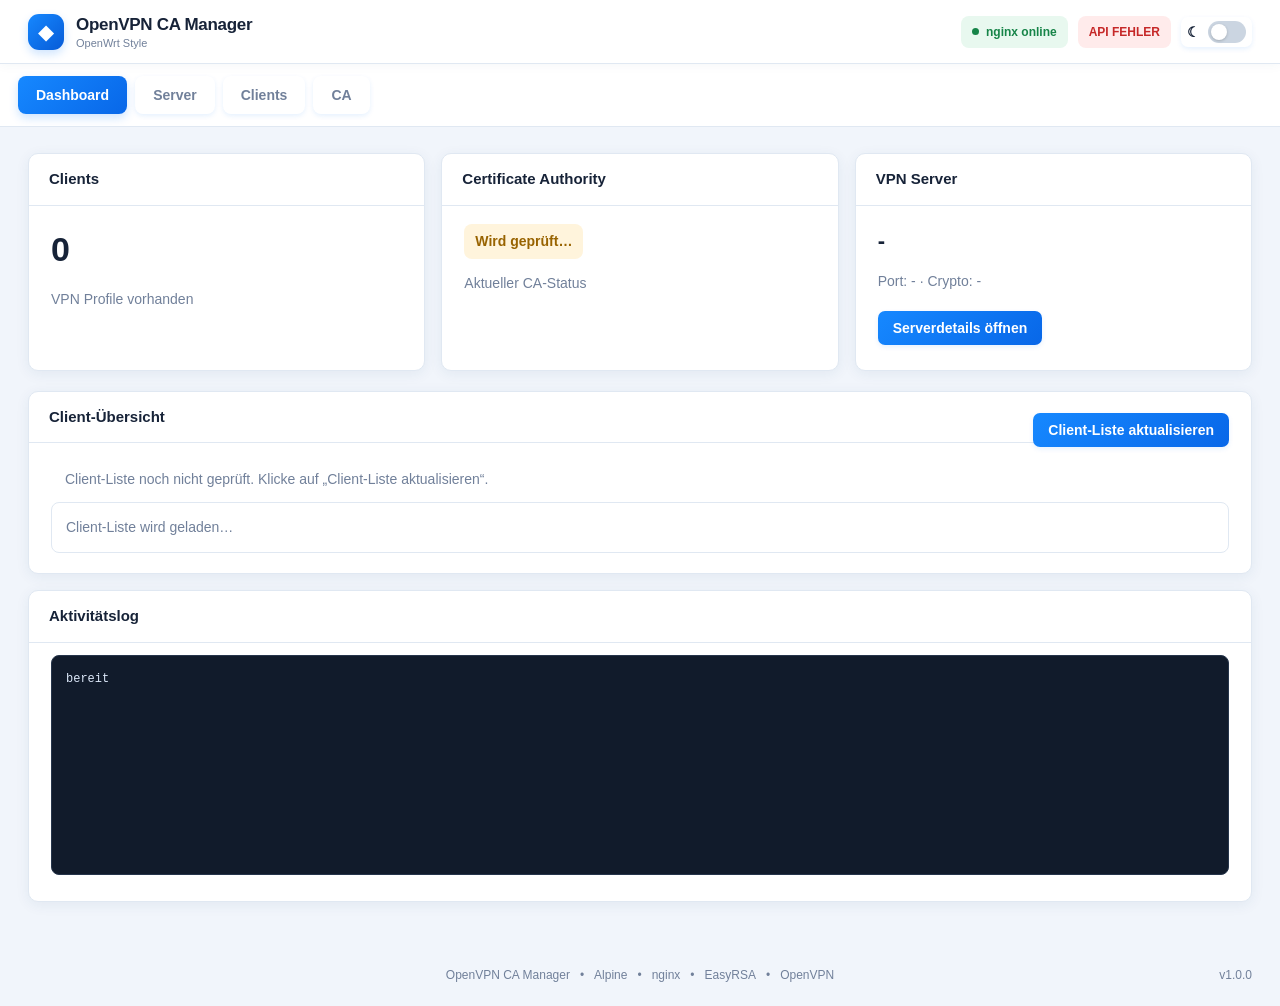
==== web_ca/www/index.html @ 3bd2082d "PNF Alpha Release" ====
<!doctype html>
<html lang="de">
<head>
  <meta charset="utf-8">
  <meta name="viewport" content="width=device-width, initial-scale=1">
  <title>OpenVPN CA Manager</title>
  <link rel="stylesheet" href="style.css">
</head>
<body>
<header class="topbar">
  <div class="brand"><span class="brand-mark">◆</span><div><h1>OpenVPN CA Manager</h1><small>OpenWrt Style</small></div></div>
  <div class="header-status">
    <span class="badge ok"><i class="status-dot"></i> nginx online</span>
    <span id="ca-status" class="badge warn"><i class="status-dot"></i> CA lade...</span>
    <button id="theme-toggle" class="theme-toggle" type="button" aria-label="Dark Mode umschalten" title="Dark Mode umschalten"><span id="theme-icon">☾</span><span class="toggle-track"><span class="toggle-knob"></span></span></button>
  </div>
</header>
<nav class="tabs" aria-label="Hauptnavigation"><div class="nav-brand">OPENVPN</div>
  <button class="tab active" data-page="dashboard-page" onclick="showPage('dashboard-page', this)">Dashboard</button>
  <button class="tab" data-page="server-page" onclick="showPage('server-page', this)">Server</button>
  <button class="tab" data-page="clients-page" onclick="showPage('clients-page', this)">Clients</button>
  <button class="tab" data-page="ca-page" onclick="showPage('ca-page', this)">CA</button>
</nav>
<main>
  <section id="dashboard-page" class="page active">
    <div class="summary-grid">
      <div class="card summary-card"><h2>Clients</h2><div id="dashboard-client-count" class="big">0</div><p>VPN Profile vorhanden</p></div>
      <div class="card summary-card"><h2>Certificate Authority</h2><div id="dashboard-ca-status" class="status warn">Wird geprüft…</div><p>Aktueller CA-Status</p></div>
      <div class="card summary-card"><h2>VPN Server</h2><div id="dashboard-server-host" class="summary-value">-</div><p id="dashboard-server-detail">Port: - · Crypto: -</p><button onclick="showPage('server-page')">Serverdetails öffnen</button></div>
    </div>
    <div class="card">
      <div class="card-heading"><h2>Client-Übersicht</h2><button id="refresh-clients-btn" onclick="pullClientList()">Client-Liste aktualisieren</button></div>
      <p id="client-list-summary" class="muted">Client-Liste noch nicht geprüft. Klicke auf „Client-Liste aktualisieren“.</p><div id="dashboard-client-list" class="client-list" role="list"><p class="muted">Client-Liste wird geladen…</p></div>
    </div>
  </section>

  <section id="server-page" class="page" hidden>
    <div class="card"><h2>Server</h2><table>
      <tr><td>Host</td><td id="server-host">-</td></tr>
      <tr><td>Port</td><td id="server-port">-</td></tr>
      <tr><td>Crypto</td><td id="server-crypto">-</td></tr>
    </table><button onclick="exportServer()">Server exportieren</button>
    </div>
  </section>

  <section id="clients-page" class="page" hidden>
    <div class="card"><h2>Clients verwalten</h2>
      <div class="client-toolbar"><div><div id="client-count" class="big">0</div><p>VPN Profile vorhanden</p></div>
      <div class="client-actions"><input id="client-name" placeholder="Client Name" aria-label="Client Name">
        <button onclick="newClient()">Client erstellen</button><button onclick="downloadClient('tcp')">TCP OVPN</button><button onclick="downloadClient('udp')">UDP OVPN</button><button onclick="downloadClient('connect')">Connect OVPN</button><button onclick="clientInfo()">Check Client</button>
        <button class="danger" onclick="revokeClient()">Revoke Client</button><button class="danger" onclick="recreateClient()">Force Recreate</button>
      </div></div>
      <h3>Client-Liste</h3><button onclick="pullClientList()">Client-Liste aktualisieren</button><div id="clients-page-list" class="client-list" role="list"><p class="muted">Client-Liste wird geladen…</p></div>
    </div>
  </section>

  <section id="ca-page" class="page" hidden>
    <div class="card"><h2>Certificate Authority</h2><p>Certificate Authority Status: <strong id="ca-page-status">Wird geprüft…</strong></p>
      <button onclick="showCASetup()">CA erstellen</button>
      <div id="setup" class="cbi-subsection" style="display:none"><h3>Neue CA</h3>
        <div class="formgrid">
          <input id="cn" placeholder="CA Name" value="HomeVPN-CA">
          <input id="org" placeholder="Organisation" value="HomeVPN">
          <input id="ou" placeholder="OU" value="VPN">
          <input id="email" placeholder="Email" value="admin@local">
          <input id="country" placeholder="Land" value="DE">
          <input id="province" placeholder="Bundesland" value="BW">
          <input id="city" placeholder="Stadt" value="Home">
          <input id="host" placeholder="VPN Host">
          <input id="port" placeholder="Port" value="1194">
          <select id="algo"><option value="ec">EC</option><option value="rsa">RSA</option></select>
          <select id="digest"><option value="sha512">SHA512</option><option value="sha256">SHA256</option></select>
          <input id="dh" placeholder="DH" value="2048">
        </div><button onclick="createCA()">Erstellen</button>
      </div>
    </div>

    <div class="card"><h2>CA-Aktionen</h2><button onclick="backupCA()">Backup CA</button></div>
    <div class="card danger-zone"><h2>Danger Zone</h2><p>Komplette Certificate Authority entfernen.</p>
      <label class="confirm"><input type="checkbox" id="destroy-confirm"> Ich weiß was ich tue</label><br>
      <button class="danger" onclick="destroyCA()">CA zerstören</button>
    </div>
  </section>

  <!-- Gemeinsames Aktivitätslog: am unteren Rand jeder Registerkarte sichtbar -->
  <div class="card activity-log-card"><h2>Aktivitätslog</h2><pre id="logbox">bereit</pre></div>
</main>
<footer>OpenVPN CA Manager <span>•</span> Alpine <span>•</span> nginx <span>•</span> EasyRSA <span>•</span> OpenVPN <span class="version">v1.0.0</span></footer>
<script src="app.js"></script>
</body>
</html>
---- web_ca/www/style.css ----
:root {
    --primary: #0069d9;
    --danger: #d9534f;

    --bg: #f5f5f5;
    --surface: #ffffff;
    --border: #dddddd;

    --text: #222;
    --muted: #777;

    --radius: 3px;
}


* {
    box-sizing: border-box;
}


body {
    margin: 0;

    background: var(--bg);

    color: var(--text);

    font-family:
        -apple-system,
        BlinkMacSystemFont,
        "Segoe UI",
        Roboto,
        Helvetica,
        Arial,
        sans-serif;

    font-size: 14px;
}



/* LuCI header */

header {

    height: 56px;

    display: flex;
    align-items: center;
    justify-content: space-between;

    padding: 0 28px;

    background: #ffffff;

    border-bottom:
        1px solid var(--border);
}


h1 {

    margin: 0;

    font-size: 20px;

    font-weight: 400;

}



.badge {

    background: #e8f5e9;

    color: #2e7d32;

    padding: 4px 12px;

    border-radius: 3px;

    font-size: 13px;

}




/* Layout */

main {

    padding: 25px;

}


.grid {

    display: block;

}



/* LuCI sections */

.card {

    background: var(--surface);

    border:
        1px solid var(--border);

    border-radius:
        var(--radius);

    padding: 18px 22px;

    margin-bottom: 20px;


    box-shadow:
        0 1px 2px rgba(0,0,0,.05);

}



.card h2 {

    margin:
        -18px -22px 18px -22px;

    padding:
        12px 18px;

    background:
        #f7f7f7;

    border-bottom:
        1px solid var(--border);

    font-size: 16px;

    font-weight: 400;

}




/* Status */


.status {

    padding: 8px 12px;

    display:inline-block;

    border-radius:3px;

    font-weight:600;

}


.warn {

    background:#fff3cd;

    color:#856404;

}



.big {

    font-size: 42px;

    font-weight:300;

}



/* LuCI buttons */

button {

    width:auto;

    min-width:140px;

    margin:
        6px 6px 6px 0;

    padding:
        7px 14px;


    background:
        var(--primary);

    color:white;


    border:0;

    border-radius:
        var(--radius);


    font-size:14px;

    cursor:pointer;


}



button:hover {

    background:#0056b3;

}



button.danger {

    background:
        var(--danger);

}



button.danger:hover {

    background:#c9302c;

}



/* tables */

table {

    width:100%;

    border-collapse:
        collapse;

}



td {

    padding:
        10px 6px;

    border-bottom:
        1px solid #eee;

}



td:first-child {

    color:
        var(--muted);

    width:180px;

}



td:last-child {

    text-align:left;

}




/* forms */

input,
select {

    padding:
        7px 10px;

    border:
        1px solid #ccc;


    border-radius:
        var(--radius);

    background:white;

}



input:focus,
select:focus {

    outline:none;

    border-color:
        var(--primary);

}




.formgrid {

    display:grid;

    grid-template-columns:
        repeat(
            auto-fit,
            minmax(260px,1fr)
        );

    gap:12px;

}



/* logs */

pre {

    background:#202124;

    color:#ddd;

    padding:14px;


    height:260px;

    max-width:100%;


    overflow-y:auto;

    overflow-x:hidden;


    white-space:pre-wrap;

    overflow-wrap:anywhere;

    word-break:break-all;


    border-radius:3px;


    font-family:
        Consolas,
        monospace;


    font-size:13px;

    line-height:1.4;

}


/* danger */

.danger-zone {

    border-color:
        #f1b0b7;

}



footer {

    padding:20px;

    color:#777;

    text-align:center;

}

.cbi-subsection {

    margin-top:20px;

    padding:20px;

    background:#fafafa;

    border:
        1px solid #ddd;

    border-radius:3px;

}



.cbi-subsection h3 {

    margin-top:0;

    margin-bottom:15px;

    padding-bottom:10px;

    border-bottom:
        1px solid #ddd;


    font-size:15px;

    font-weight:400;

}

.header-status {

    display:flex;

    gap:10px;

    align-items:center;

}


.badge {

    padding:
        5px 12px;

    border-radius:
        3px;

    font-size:
        13px;

}



.badge.ok {

    background:#e8f5e9;

    color:#2e7d32;

}



.badge.warn {

    background:#fff3cd;

    color:#856404;

}



.badge.error {

    background:#fdecea;

    color:#b71c1c;

}


/* Navigation and separate dashboard pages */
.tabs{display:flex;gap:0;padding:0 25px;background:#fff;border-bottom:1px solid var(--border);overflow-x:auto}
.tab{min-width:0;margin:0;padding:14px 20px;background:transparent;color:var(--text);border-radius:0;border-bottom:3px solid transparent;white-space:nowrap}
.tab:hover{background:#f7f7f7;color:var(--primary)}
.tab.active{color:var(--primary);border-bottom-color:var(--primary);font-weight:600}
.page[hidden]{display:none!important}.page{display:block}.summary-grid{display:grid;grid-template-columns:repeat(auto-fit,minmax(220px,1fr));gap:18px;margin-bottom:20px}.summary-grid .card{margin-bottom:0}.summary-card p{color:var(--muted)}
.summary-value{font-size:22px;overflow-wrap:anywhere}.card-heading{display:flex;align-items:center;justify-content:space-between;gap:12px}.card-heading h2{flex:1}.card-heading button{margin:0 0 12px}.client-list{max-height:300px;overflow:auto;border:1px solid #eee;border-radius:3px}.client-row{display:flex;justify-content:space-between;align-items:center;gap:12px;padding:11px 14px;border-bottom:1px solid #eee;overflow-wrap:anywhere}.client-row:last-child{border-bottom:0}.client-row:nth-child(even){background:#fafafa}.muted{padding:0 14px;color:var(--muted)}.client-toolbar{display:flex;align-items:flex-start;justify-content:space-between;gap:24px;flex-wrap:wrap}.client-actions{display:flex;align-items:center;gap:8px;flex-wrap:wrap;flex:1}.client-actions input{min-width:190px}.client-actions button{margin:0}.status.ok{background:#e8f5e9;color:#2e7d32}.status.warn{background:#fff3cd;color:#856404}.status.error{background:#fdecea;color:#b71c1c}
@media(max-width:600px){main{padding:14px}.tabs{padding:0 8px}.tab{padding:12px 14px}.client-row{align-items:flex-start}.client-actions{width:100%}.client-actions input{width:100%}}

#client-list-summary { margin: 8px 0 12px; }
button:disabled { opacity: .65; cursor: wait; }


/* Modern OpenWrt LuCI / Argon-inspired theme */
:root{--primary:#0877f9;--primary-hover:#0064db;--danger:#ef4444;--bg:#f1f5fb;--surface:#fff;--border:#e0e8f2;--text:#172338;--muted:#71809a;--radius:10px;--shadow:0 3px 14px rgba(30,64,110,.07)}
body{background:var(--bg);color:var(--text);font-size:14px;line-height:1.5;transition:background .2s,color .2s}
.topbar{height:64px;padding:0 28px;background:var(--surface);border-bottom:1px solid var(--border);box-shadow:0 2px 10px rgba(30,64,110,.04);position:sticky;top:0;z-index:20}
.brand{display:flex;align-items:center;gap:12px}.brand-mark{display:grid;place-items:center;width:36px;height:36px;border-radius:11px;background:linear-gradient(135deg,#1688ff,#075bd7);color:#fff;font-size:21px;box-shadow:0 4px 10px #0877f933}.brand h1{font-size:17px;font-weight:700;letter-spacing:-.3px}.brand small{display:block;color:var(--muted);font-size:11px;margin-top:-2px}
.header-status{gap:10px}.badge{display:inline-flex;align-items:center;gap:7px;padding:7px 11px;border-radius:8px;font-size:12px;font-weight:600;background:#edf2f8;color:#52617a}.badge.ok{background:#e8f8ef;color:#168448}.badge.warn{background:#fff4dc;color:#986300}.badge.error{background:#ffebeb;color:#c62828}.status-dot{width:7px;height:7px;border-radius:50%;background:currentColor;display:inline-block}
.theme-toggle{display:flex;align-items:center;gap:8px;min-width:0;margin:0;padding:4px 6px;background:transparent;color:var(--text);border:0}.theme-toggle:hover{background:transparent}.toggle-track{width:38px;height:22px;border-radius:99px;background:#cbd5e1;padding:3px;display:inline-flex;align-items:center;transition:background .2s}.toggle-knob{width:16px;height:16px;background:white;border-radius:50%;box-shadow:0 1px 3px #0003;transition:transform .2s}.tabs{padding:12px 18px;gap:8px;background:var(--surface);border-bottom:1px solid var(--border)}.nav-brand{display:none}.tab{padding:11px 18px;border:0;border-radius:8px;color:var(--muted);font-weight:600}.tab:hover{background:#edf5ff;color:var(--primary)}.tab.active{color:#fff;background:linear-gradient(135deg,#1688ff,#0867e8);box-shadow:0 4px 10px #0877f933;border-bottom-color:transparent}
main{max-width:1600px;margin:0 auto;padding:26px 28px}.card{background:var(--surface);border:1px solid var(--border);border-radius:var(--radius);padding:20px 22px;margin-bottom:16px;box-shadow:var(--shadow)}.card h2{margin:-20px -22px 18px;padding:14px 20px;background:transparent;border-bottom:1px solid var(--border);font-size:15px;font-weight:700;border-radius:var(--radius) var(--radius) 0 0}.summary-grid{gap:16px}.summary-card .big{font-size:34px;font-weight:700;letter-spacing:-1px}.summary-value{font-size:22px;font-weight:650}.status{border-radius:8px;padding:7px 11px}.status.ok{background:#e8f8ef;color:#168448}.status.warn{background:#fff4dc;color:#986300}
button{min-width:0;margin:5px 6px 5px 0;padding:9px 15px;border-radius:7px;background:linear-gradient(135deg,#1688ff,#0867e8);font-weight:600;box-shadow:0 2px 5px #0877f91a;transition:filter .15s,transform .15s}button:hover{background:linear-gradient(135deg,#0877f9,#005bd0);filter:brightness(1.02)}button:active{transform:translateY(1px)}button.danger{background:linear-gradient(135deg,#ff6565,#e93636)}input,select{width:100%;min-height:39px;border:1px solid #d9e2ef;border-radius:7px;background:var(--surface);color:var(--text);padding:9px 11px}input:focus,select:focus{border-color:var(--primary);box-shadow:0 0 0 3px #0877f91a}.formgrid{gap:13px}.cbi-subsection{background:var(--bg);border-color:var(--border);border-radius:9px}.client-list{border-color:var(--border);border-radius:8px}.client-row{padding:12px 14px;border-color:var(--border)}.client-row:nth-child(even){background:color-mix(in srgb,var(--surface) 70%,var(--bg))}.muted,footer{color:var(--muted)}pre{border:1px solid #26354b;border-radius:8px;background:#111b2b;color:#dbe7f8;font-size:12px;line-height:1.55;height:220px}footer{display:flex;justify-content:center;align-items:center;gap:10px;padding:22px 18px;font-size:12px}footer .version{margin-left:auto;position:absolute;right:28px}.danger-zone{border-color:#ffc6c6;background:var(--surface)}.danger-zone h2{color:var(--text)}.activity-log-card{padding-bottom:14px}.activity-log-card h2{margin-bottom:12px}
body.dark{--bg:#101827;--surface:#182437;--border:#29384d;--text:#e6edf7;--muted:#9baac0;--shadow:0 4px 18px rgba(0,0,0,.16)}body.dark .topbar,body.dark .tabs{background:#151f30}body.dark .badge.ok,body.dark .status.ok{background:#153c30;color:#7de0ae}body.dark .badge.warn,body.dark .status.warn{background:#44351c;color:#ffd37b}body.dark .badge.error{background:#49272d;color:#ff9ca4}body.dark .tab:hover{background:#22334b}body.dark input,body.dark select{border-color:#35465d}body.dark .cbi-subsection{background:#131e2e}body.dark .client-row:nth-child(even){background:#1b2a3e}body.dark td{border-color:var(--border)}body.dark .danger-zone{border-color:#773c47}body.dark .toggle-track{background:#0877f9}body.dark .toggle-knob{transform:translateX(16px)}body.dark .theme-toggle{color:#f7c85b}
@media(min-width:1000px){.summary-grid{grid-template-columns:repeat(3,minmax(0,1fr))}}@media(max-width:700px){.topbar{padding:0 14px;height:auto;min-height:64px;gap:8px}.brand h1{font-size:14px}.header-status{gap:5px}.header-status .badge{padding:6px 7px;font-size:10px}.tabs{padding:8px;gap:3px}.tab{padding:10px 11px;font-size:12px}main{padding:16px 12px}.card{padding:16px;margin-bottom:12px}.card h2{margin:-16px -16px 14px;padding:12px 15px}.summary-grid{grid-template-columns:1fr}.client-row{flex-wrap:wrap}footer .version{position:static;margin-left:8px}}

/* Checkboxen nicht durch globale Input-Regeln vergrößern */
input[type="checkbox"] {
    width: 16px;
    height: 16px;
    min-height: 16px;
    padding: 0;
    margin: 0 8px 0 0;
    vertical-align: middle;
    flex: 0 0 16px;
}

label.confirm {
    display: inline-flex;
    align-items: center;
    gap: 6px;
}
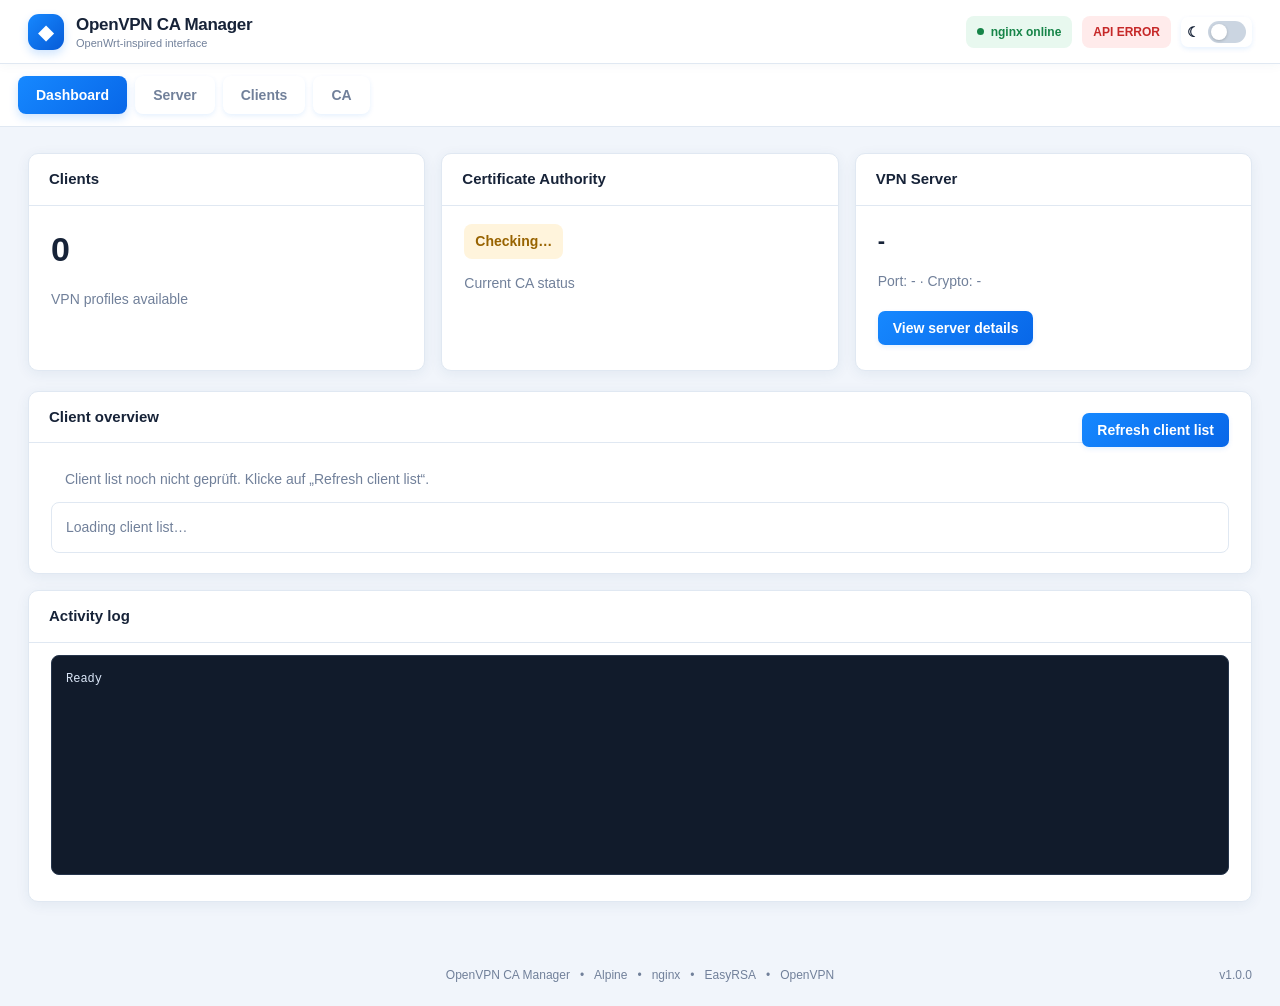
==== commit 808bb5a5: "docs: standardize English language across PNF" ====
--- a/web_ca/www/index.html
+++ b/web_ca/www/index.html
@@ -1,91 +1,319 @@
-<!doctype html>
-<html lang="de">
-<head>
-  <meta charset="utf-8">
-  <meta name="viewport" content="width=device-width, initial-scale=1">
-  <title>OpenVPN CA Manager</title>
-  <link rel="stylesheet" href="style.css">
-</head>
-<body>
-<header class="topbar">
-  <div class="brand"><span class="brand-mark">◆</span><div><h1>OpenVPN CA Manager</h1><small>OpenWrt Style</small></div></div>
-  <div class="header-status">
-    <span class="badge ok"><i class="status-dot"></i> nginx online</span>
-    <span id="ca-status" class="badge warn"><i class="status-dot"></i> CA lade...</span>
-    <button id="theme-toggle" class="theme-toggle" type="button" aria-label="Dark Mode umschalten" title="Dark Mode umschalten"><span id="theme-icon">☾</span><span class="toggle-track"><span class="toggle-knob"></span></span></button>
-  </div>
-</header>
-<nav class="tabs" aria-label="Hauptnavigation"><div class="nav-brand">OPENVPN</div>
-  <button class="tab active" data-page="dashboard-page" onclick="showPage('dashboard-page', this)">Dashboard</button>
-  <button class="tab" data-page="server-page" onclick="showPage('server-page', this)">Server</button>
-  <button class="tab" data-page="clients-page" onclick="showPage('clients-page', this)">Clients</button>
-  <button class="tab" data-page="ca-page" onclick="showPage('ca-page', this)">CA</button>
-</nav>
-<main>
-  <section id="dashboard-page" class="page active">
+<!DOCTYPE html>
+<html lang="en">
+ <head>
+  <meta charset="utf-8"/>
+  <meta content="width=device-width, initial-scale=1" name="viewport"/>
+  <title>
+   OpenVPN CA Manager
+  </title>
+  <link href="style.css" rel="stylesheet"/>
+ </head>
+ <body>
+  <header class="topbar">
+   <div class="brand">
+    <span class="brand-mark">
+     ◆
+    </span>
+    <div>
+     <h1>
+      OpenVPN CA Manager
+     </h1>
+     <small>
+      OpenWrt-inspired interface
+     </small>
+    </div>
+   </div>
+   <div class="header-status">
+    <span class="badge ok">
+     <i class="status-dot">
+     </i>
+     nginx online
+    </span>
+    <span class="badge warn" id="ca-status">
+     <i class="status-dot">
+     </i>
+     Loading CA...
+    </span>
+    <button aria-label="Toggle dark mode" class="theme-toggle" id="theme-toggle" title="Toggle dark mode" type="button">
+     <span id="theme-icon">
+      ☾
+     </span>
+     <span class="toggle-track">
+      <span class="toggle-knob">
+      </span>
+     </span>
+    </button>
+   </div>
+  </header>
+  <nav aria-label="Main navigation" class="tabs">
+   <div class="nav-brand">
+    OPENVPN
+   </div>
+   <button class="tab active" data-page="dashboard-page" onclick="showPage('dashboard-page', this)">
+    Dashboard
+   </button>
+   <button class="tab" data-page="server-page" onclick="showPage('server-page', this)">
+    Server
+   </button>
+   <button class="tab" data-page="clients-page" onclick="showPage('clients-page', this)">
+    Clients
+   </button>
+   <button class="tab" data-page="ca-page" onclick="showPage('ca-page', this)">
+    CA
+   </button>
+  </nav>
+  <main>
+   <section class="page active" id="dashboard-page">
     <div class="summary-grid">
-      <div class="card summary-card"><h2>Clients</h2><div id="dashboard-client-count" class="big">0</div><p>VPN Profile vorhanden</p></div>
-      <div class="card summary-card"><h2>Certificate Authority</h2><div id="dashboard-ca-status" class="status warn">Wird geprüft…</div><p>Aktueller CA-Status</p></div>
-      <div class="card summary-card"><h2>VPN Server</h2><div id="dashboard-server-host" class="summary-value">-</div><p id="dashboard-server-detail">Port: - · Crypto: -</p><button onclick="showPage('server-page')">Serverdetails öffnen</button></div>
-    </div>
-    <div class="card">
-      <div class="card-heading"><h2>Client-Übersicht</h2><button id="refresh-clients-btn" onclick="pullClientList()">Client-Liste aktualisieren</button></div>
-      <p id="client-list-summary" class="muted">Client-Liste noch nicht geprüft. Klicke auf „Client-Liste aktualisieren“.</p><div id="dashboard-client-list" class="client-list" role="list"><p class="muted">Client-Liste wird geladen…</p></div>
-    </div>
-  </section>
+     <div class="card summary-card">
+      <h2>
+       Clients
+      </h2>
+      <div class="big" id="dashboard-client-count">
+       0
+      </div>
+      <p>
+       VPN profiles available
+      </p>
+     </div>
+     <div class="card summary-card">
+      <h2>
+       Certificate Authority
+      </h2>
+      <div class="status warn" id="dashboard-ca-status">
+       Checking…
+      </div>
+      <p>
+       Current CA status
+      </p>
+     </div>
+     <div class="card summary-card">
+      <h2>
+       VPN Server
+      </h2>
+      <div class="summary-value" id="dashboard-server-host">
+       -
+      </div>
+      <p id="dashboard-server-detail">
+       Port: - · Crypto: -
+      </p>
+      <button onclick="showPage('server-page')">
+       View server details
+      </button>
+     </div>
+    </div>
+    <div class="card">
+     <div class="card-heading">
+      <h2>
+       Client overview
+      </h2>
+      <button id="refresh-clients-btn" onclick="pullClientList()">
+       Refresh client list
+      </button>
+     </div>
+     <p class="muted" id="client-list-summary">
+      Client list noch nicht geprüft. Klicke auf „Refresh client list“.
+     </p>
+     <div class="client-list" id="dashboard-client-list" role="list">
+      <p class="muted">
+       Loading client list…
+      </p>
+     </div>
+    </div>
+   </section>
+   <section class="page" hidden="" id="server-page">
+    <div class="card">
+     <h2>
+      Server
+     </h2>
+     <table>
+      <tr>
+       <td>
+        Host
+       </td>
+       <td id="server-host">
+        -
+       </td>
+      </tr>
+      <tr>
+       <td>
+        Port
+       </td>
+       <td id="server-port">
+        -
+       </td>
+      </tr>
+      <tr>
+       <td>
+        Crypto
+       </td>
+       <td id="server-crypto">
+        -
+       </td>
+      </tr>
+     </table>
+     <button onclick="exportServer()">
+      Export server
+     </button>
+    </div>
+   </section>
+   <section class="page" hidden="" id="clients-page">
+    <div class="card">
+     <h2>
+      Manage clients
+     </h2>
+     <div class="client-toolbar">
+      <div>
+       <div class="big" id="client-count">
+        0
+       </div>
+       <p>
+        VPN profiles available
+       </p>
+      </div>
+      <div class="client-actions">
+       <input aria-label="Client Name" id="client-name" placeholder="Client Name"/>
+       <button onclick="newClient()">
+        Create client
+       </button>
+       <button onclick="downloadClient('tcp')">
+        TCP OVPN
+       </button>
+       <button onclick="downloadClient('udp')">
+        UDP OVPN
+       </button>
+       <button onclick="downloadClient('connect')">
+        Connect OVPN
+       </button>
+       <button onclick="clientInfo()">
+        Check Client
+       </button>
+       <button class="danger" onclick="revokeClient()">
+        Revoke Client
+       </button>
+      </div>
+     </div>
+     <h3>
+      Client list
+     </h3>
+     <button onclick="pullClientList()">
+      Refresh client list
+     </button>
+     <div class="client-list" id="clients-page-list" role="list">
+      <p class="muted">
+       Loading client list…
+      </p>
+     </div>
+    </div>
+   </section>
+   <section class="page" hidden="" id="ca-page">
+    <div class="card">
+     <h2>
+      Certificate Authority
+     </h2>
+     <p>
+      Certificate Authority Status:
+      <strong id="ca-page-status">
+       Checking…
+      </strong>
+     </p>
+     <button onclick="showCASetup()">
+      Create CA
+     </button>
+     <div class="cbi-subsection" id="setup" style="display:none">
+      <h3>
+       New CA
+      </h3>
+      <div class="formgrid">
+       <input id="cn" placeholder="CA Name" value="HomeVPN-CA"/>
+       <input id="org" placeholder="Organization" value="HomeVPN"/>
+       <input id="ou" placeholder="OU" value="VPN"/>
+       <input id="email" placeholder="Email" value="admin@local"/>
+       <input id="country" placeholder="Country" value="DE"/>
+       <input id="province" placeholder="State / Province" value="BW"/>
+       <input id="city" placeholder="City" value="Home"/>
+       <input id="host" placeholder="VPN Host"/>
+       <input id="port" placeholder="Port" value="1194"/>
+       <select id="algo">
+        <option value="ec">
+         EC
+        </option>
+        <option value="rsa">
+         RSA
+        </option>
+       </select>
+       <select id="digest">
+        <option value="sha512">
+         SHA512
+        </option>
+        <option value="sha256">
+         SHA256
+        </option>
+       </select>
+       <input id="dh" placeholder="DH" value="2048"/>
+      </div>
+      <button onclick="createCA()">
+       Create
+      </button>
+     </div>
+    </div>
+    <div class="card">
+     <h2>
+      CA actions
+     </h2>
+     <button onclick="backupCA()">
+      Backup CA
+     </button>
+    </div>
+    <div class="card danger-zone">
+     <h2>
+      Danger Zone
+     </h2>
+     <p>
+      Permanently remove the entire Certificate Authority.
+     </p>
+     <label class="confirm">
+      <input id="destroy-confirm" type="checkbox"/>
+      I understand the consequences
+     </label>
+     <br/>
+     <button class="danger" onclick="destroyCA()">
+      Destroy CA
+     </button>
+    </div>
+   </section>
+   <!-- Shared activity log displayed below every tab -->
+   <div class="card activity-log-card">
+    <h2>
+     Activity log
+    </h2>
+    <pre id="logbox">Ready</pre>
+   </div>
+  </main>
+  <footer>
+   OpenVPN CA Manager
+   <span>
+    •
+   </span>
+   Alpine
+   <span>
+    •
+   </span>
+   nginx
+   <span>
+    •
+   </span>
+   EasyRSA
+   <span>
+    •
+   </span>
+   OpenVPN
+   <span class="version">
+    v1.0.0
+   </span>
+  </footer>
+  <script src="app.js">
+  </script>
+ </body>
+</html>
 
-  <section id="server-page" class="page" hidden>
-    <div class="card"><h2>Server</h2><table>
-      <tr><td>Host</td><td id="server-host">-</td></tr>
-      <tr><td>Port</td><td id="server-port">-</td></tr>
-      <tr><td>Crypto</td><td id="server-crypto">-</td></tr>
-    </table><button onclick="exportServer()">Server exportieren</button>
-    </div>
-  </section>
-
-  <section id="clients-page" class="page" hidden>
-    <div class="card"><h2>Clients verwalten</h2>
-      <div class="client-toolbar"><div><div id="client-count" class="big">0</div><p>VPN Profile vorhanden</p></div>
-      <div class="client-actions"><input id="client-name" placeholder="Client Name" aria-label="Client Name">
-        <button onclick="newClient()">Client erstellen</button><button onclick="downloadClient('tcp')">TCP OVPN</button><button onclick="downloadClient('udp')">UDP OVPN</button><button onclick="downloadClient('connect')">Connect OVPN</button><button onclick="clientInfo()">Check Client</button>
-        <button class="danger" onclick="revokeClient()">Revoke Client</button><button class="danger" onclick="recreateClient()">Force Recreate</button>
-      </div></div>
-      <h3>Client-Liste</h3><button onclick="pullClientList()">Client-Liste aktualisieren</button><div id="clients-page-list" class="client-list" role="list"><p class="muted">Client-Liste wird geladen…</p></div>
-    </div>
-  </section>
-
-  <section id="ca-page" class="page" hidden>
-    <div class="card"><h2>Certificate Authority</h2><p>Certificate Authority Status: <strong id="ca-page-status">Wird geprüft…</strong></p>
-      <button onclick="showCASetup()">CA erstellen</button>
-      <div id="setup" class="cbi-subsection" style="display:none"><h3>Neue CA</h3>
-        <div class="formgrid">
-          <input id="cn" placeholder="CA Name" value="HomeVPN-CA">
-          <input id="org" placeholder="Organisation" value="HomeVPN">
-          <input id="ou" placeholder="OU" value="VPN">
-          <input id="email" placeholder="Email" value="admin@local">
-          <input id="country" placeholder="Land" value="DE">
-          <input id="province" placeholder="Bundesland" value="BW">
-          <input id="city" placeholder="Stadt" value="Home">
-          <input id="host" placeholder="VPN Host">
-          <input id="port" placeholder="Port" value="1194">
-          <select id="algo"><option value="ec">EC</option><option value="rsa">RSA</option></select>
-          <select id="digest"><option value="sha512">SHA512</option><option value="sha256">SHA256</option></select>
-          <input id="dh" placeholder="DH" value="2048">
-        </div><button onclick="createCA()">Erstellen</button>
-      </div>
-    </div>
-
-    <div class="card"><h2>CA-Aktionen</h2><button onclick="backupCA()">Backup CA</button></div>
-    <div class="card danger-zone"><h2>Danger Zone</h2><p>Komplette Certificate Authority entfernen.</p>
-      <label class="confirm"><input type="checkbox" id="destroy-confirm"> Ich weiß was ich tue</label><br>
-      <button class="danger" onclick="destroyCA()">CA zerstören</button>
-    </div>
-  </section>
-
-  <!-- Gemeinsames Aktivitätslog: am unteren Rand jeder Registerkarte sichtbar -->
-  <div class="card activity-log-card"><h2>Aktivitätslog</h2><pre id="logbox">bereit</pre></div>
-</main>
-<footer>OpenVPN CA Manager <span>•</span> Alpine <span>•</span> nginx <span>•</span> EasyRSA <span>•</span> OpenVPN <span class="version">v1.0.0</span></footer>
-<script src="app.js"></script>
-</body>
-</html>
--- a/web_ca/www/style.css
+++ b/web_ca/www/style.css
@@ -1,32 +1,40 @@
+/* OpenVPN CA Manager styles. Keep rule order: later theme overrides are intentional. */
+
 :root {
+
     --primary: #0069d9;
+
     --danger: #d9534f;
 
     --bg: #f5f5f5;
+
     --surface: #ffffff;
+
     --border: #dddddd;
 
     --text: #222;
+
     --muted: #777;
 
     --radius: 3px;
-}
-
+
+}
 
 * {
+
     box-sizing: border-box;
-}
-
+
+}
 
 body {
+
     margin: 0;
 
     background: var(--bg);
 
     color: var(--text);
 
-    font-family:
-        -apple-system,
+    font-family: -apple-system,
         BlinkMacSystemFont,
         "Segoe UI",
         Roboto,
@@ -35,28 +43,28 @@
         sans-serif;
 
     font-size: 14px;
-}
-
-
-
-/* LuCI header */
+
+}
+
+/* Header and branding */
 
 header {
 
     height: 56px;
 
     display: flex;
+
     align-items: center;
+
     justify-content: space-between;
 
     padding: 0 28px;
 
     background: #ffffff;
 
-    border-bottom:
-        1px solid var(--border);
-}
-
+    border-bottom: 1px solid var(--border);
+
+}
 
 h1 {
 
@@ -68,8 +76,6 @@
 
 }
 
-
-
 .badge {
 
     background: #e8f5e9;
@@ -84,9 +90,6 @@
 
 }
 
-
-
-
 /* Layout */
 
 main {
@@ -95,52 +98,39 @@
 
 }
 
-
 .grid {
 
     display: block;
 
 }
 
-
-
-/* LuCI sections */
+/* Content cards */
 
 .card {
 
     background: var(--surface);
 
-    border:
-        1px solid var(--border);
-
-    border-radius:
-        var(--radius);
+    border: 1px solid var(--border);
+
+    border-radius: var(--radius);
 
     padding: 18px 22px;
 
     margin-bottom: 20px;
 
-
-    box-shadow:
-        0 1px 2px rgba(0,0,0,.05);
-
-}
-
-
+    box-shadow: 0 1px 2px rgba(0,0,0,.05);
+
+}
 
 .card h2 {
 
-    margin:
-        -18px -22px 18px -22px;
-
-    padding:
-        12px 18px;
-
-    background:
-        #f7f7f7;
-
-    border-bottom:
-        1px solid var(--border);
+    margin: -18px -22px 18px -22px;
+
+    padding: 12px 18px;
+
+    background: #f7f7f7;
+
+    border-bottom: 1px solid var(--border);
 
     font-size: 16px;
 
@@ -148,393 +138,1297 @@
 
 }
 
-
-
-
 /* Status */
 
-
 .status {
 
     padding: 8px 12px;
 
-    display:inline-block;
-
-    border-radius:3px;
-
-    font-weight:600;
-
-}
-
+    display: inline-block;
+
+    border-radius: 3px;
+
+    font-weight: 600;
+
+}
 
 .warn {
 
-    background:#fff3cd;
-
-    color:#856404;
-
-}
-
-
+    background: #fff3cd;
+
+    color: #856404;
+
+}
 
 .big {
 
     font-size: 42px;
 
-    font-weight:300;
-
-}
-
-
-
-/* LuCI buttons */
+    font-weight: 300;
+
+}
+
+/* Buttons */
 
 button {
 
-    width:auto;
-
-    min-width:140px;
-
-    margin:
-        6px 6px 6px 0;
-
-    padding:
-        7px 14px;
-
-
-    background:
-        var(--primary);
-
-    color:white;
-
-
-    border:0;
-
-    border-radius:
-        var(--radius);
-
-
-    font-size:14px;
-
-    cursor:pointer;
-
-
-}
-
-
+    width: auto;
+
+    min-width: 140px;
+
+    margin: 6px 6px 6px 0;
+
+    padding: 7px 14px;
+
+    background: var(--primary);
+
+    color: white;
+
+    border: 0;
+
+    border-radius: var(--radius);
+
+    font-size: 14px;
+
+    cursor: pointer;
+
+}
 
 button:hover {
 
-    background:#0056b3;
-
-}
-
-
+    background: #0056b3;
+
+}
 
 button.danger {
 
-    background:
-        var(--danger);
-
-}
-
-
+    background: var(--danger);
+
+}
 
 button.danger:hover {
 
-    background:#c9302c;
-
-}
-
-
-
-/* tables */
+    background: #c9302c;
+
+}
+
+/* Tables */
 
 table {
 
-    width:100%;
-
-    border-collapse:
-        collapse;
-
-}
-
-
+    width: 100%;
+
+    border-collapse: collapse;
+
+}
 
 td {
 
-    padding:
-        10px 6px;
-
-    border-bottom:
-        1px solid #eee;
-
-}
-
-
+    padding: 10px 6px;
+
+    border-bottom: 1px solid #eee;
+
+}
 
 td:first-child {
 
-    color:
-        var(--muted);
-
-    width:180px;
-
-}
-
-
+    color: var(--muted);
+
+    width: 180px;
+
+}
 
 td:last-child {
 
-    text-align:left;
-
-}
-
-
-
-
-/* forms */
+    text-align: left;
+
+}
+
+/* Form controls */
 
 input,
 select {
 
-    padding:
-        7px 10px;
-
-    border:
-        1px solid #ccc;
-
-
-    border-radius:
-        var(--radius);
-
-    background:white;
-
-}
-
-
+    padding: 7px 10px;
+
+    border: 1px solid #ccc;
+
+    border-radius: var(--radius);
+
+    background: white;
+
+}
 
 input:focus,
 select:focus {
 
-    outline:none;
-
-    border-color:
-        var(--primary);
-
-}
-
-
-
+    outline: none;
+
+    border-color: var(--primary);
+
+}
 
 .formgrid {
 
-    display:grid;
-
-    grid-template-columns:
-        repeat(
+    display: grid;
+
+    grid-template-columns: repeat(
             auto-fit,
             minmax(260px,1fr)
         );
 
-    gap:12px;
-
-}
-
-
-
-/* logs */
+    gap: 12px;
+
+}
+
+/* Activity logs */
 
 pre {
 
-    background:#202124;
-
-    color:#ddd;
-
-    padding:14px;
-
-
-    height:260px;
-
-    max-width:100%;
-
-
-    overflow-y:auto;
-
-    overflow-x:hidden;
-
-
-    white-space:pre-wrap;
-
-    overflow-wrap:anywhere;
-
-    word-break:break-all;
-
-
-    border-radius:3px;
-
-
-    font-family:
-        Consolas,
+    background: #202124;
+
+    color: #ddd;
+
+    padding: 14px;
+
+    height: 260px;
+
+    max-width: 100%;
+
+    overflow-y: auto;
+
+    overflow-x: hidden;
+
+    white-space: pre-wrap;
+
+    overflow-wrap: anywhere;
+
+    word-break: break-all;
+
+    border-radius: 3px;
+
+    font-family: Consolas,
         monospace;
 
-
-    font-size:13px;
-
-    line-height:1.4;
-
-}
-
-
-/* danger */
+    font-size: 13px;
+
+    line-height: 1.4;
+
+}
+
+/* Destructive actions */
 
 .danger-zone {
 
-    border-color:
-        #f1b0b7;
-
-}
-
-
+    border-color: #f1b0b7;
+
+}
 
 footer {
 
-    padding:20px;
-
-    color:#777;
-
-    text-align:center;
+    padding: 20px;
+
+    color: #777;
+
+    text-align: center;
 
 }
 
 .cbi-subsection {
 
-    margin-top:20px;
-
-    padding:20px;
-
-    background:#fafafa;
-
-    border:
-        1px solid #ddd;
-
-    border-radius:3px;
-
-}
-
-
+    margin-top: 20px;
+
+    padding: 20px;
+
+    background: #fafafa;
+
+    border: 1px solid #ddd;
+
+    border-radius: 3px;
+
+}
 
 .cbi-subsection h3 {
 
-    margin-top:0;
-
-    margin-bottom:15px;
-
-    padding-bottom:10px;
-
-    border-bottom:
-        1px solid #ddd;
-
-
-    font-size:15px;
-
-    font-weight:400;
+    margin-top: 0;
+
+    margin-bottom: 15px;
+
+    padding-bottom: 10px;
+
+    border-bottom: 1px solid #ddd;
+
+    font-size: 15px;
+
+    font-weight: 400;
 
 }
 
 .header-status {
 
-    display:flex;
-
-    gap:10px;
-
-    align-items:center;
-
-}
-
+    display: flex;
+
+    gap: 10px;
+
+    align-items: center;
+
+}
 
 .badge {
 
-    padding:
-        5px 12px;
-
-    border-radius:
-        3px;
-
-    font-size:
-        13px;
-
-}
-
-
+    padding: 5px 12px;
+
+    border-radius: 3px;
+
+    font-size: 13px;
+
+}
 
 .badge.ok {
 
-    background:#e8f5e9;
-
-    color:#2e7d32;
-
-}
-
-
+    background: #e8f5e9;
+
+    color: #2e7d32;
+
+}
 
 .badge.warn {
 
-    background:#fff3cd;
-
-    color:#856404;
-
-}
-
-
+    background: #fff3cd;
+
+    color: #856404;
+
+}
 
 .badge.error {
 
-    background:#fdecea;
-
-    color:#b71c1c;
-
-}
-
+    background: #fdecea;
+
+    color: #b71c1c;
+
+}
 
 /* Navigation and separate dashboard pages */
-.tabs{display:flex;gap:0;padding:0 25px;background:#fff;border-bottom:1px solid var(--border);overflow-x:auto}
-.tab{min-width:0;margin:0;padding:14px 20px;background:transparent;color:var(--text);border-radius:0;border-bottom:3px solid transparent;white-space:nowrap}
-.tab:hover{background:#f7f7f7;color:var(--primary)}
-.tab.active{color:var(--primary);border-bottom-color:var(--primary);font-weight:600}
-.page[hidden]{display:none!important}.page{display:block}.summary-grid{display:grid;grid-template-columns:repeat(auto-fit,minmax(220px,1fr));gap:18px;margin-bottom:20px}.summary-grid .card{margin-bottom:0}.summary-card p{color:var(--muted)}
-.summary-value{font-size:22px;overflow-wrap:anywhere}.card-heading{display:flex;align-items:center;justify-content:space-between;gap:12px}.card-heading h2{flex:1}.card-heading button{margin:0 0 12px}.client-list{max-height:300px;overflow:auto;border:1px solid #eee;border-radius:3px}.client-row{display:flex;justify-content:space-between;align-items:center;gap:12px;padding:11px 14px;border-bottom:1px solid #eee;overflow-wrap:anywhere}.client-row:last-child{border-bottom:0}.client-row:nth-child(even){background:#fafafa}.muted{padding:0 14px;color:var(--muted)}.client-toolbar{display:flex;align-items:flex-start;justify-content:space-between;gap:24px;flex-wrap:wrap}.client-actions{display:flex;align-items:center;gap:8px;flex-wrap:wrap;flex:1}.client-actions input{min-width:190px}.client-actions button{margin:0}.status.ok{background:#e8f5e9;color:#2e7d32}.status.warn{background:#fff3cd;color:#856404}.status.error{background:#fdecea;color:#b71c1c}
-@media(max-width:600px){main{padding:14px}.tabs{padding:0 8px}.tab{padding:12px 14px}.client-row{align-items:flex-start}.client-actions{width:100%}.client-actions input{width:100%}}
-
-#client-list-summary { margin: 8px 0 12px; }
-button:disabled { opacity: .65; cursor: wait; }
-
-
-/* Modern OpenWrt LuCI / Argon-inspired theme */
-:root{--primary:#0877f9;--primary-hover:#0064db;--danger:#ef4444;--bg:#f1f5fb;--surface:#fff;--border:#e0e8f2;--text:#172338;--muted:#71809a;--radius:10px;--shadow:0 3px 14px rgba(30,64,110,.07)}
-body{background:var(--bg);color:var(--text);font-size:14px;line-height:1.5;transition:background .2s,color .2s}
-.topbar{height:64px;padding:0 28px;background:var(--surface);border-bottom:1px solid var(--border);box-shadow:0 2px 10px rgba(30,64,110,.04);position:sticky;top:0;z-index:20}
-.brand{display:flex;align-items:center;gap:12px}.brand-mark{display:grid;place-items:center;width:36px;height:36px;border-radius:11px;background:linear-gradient(135deg,#1688ff,#075bd7);color:#fff;font-size:21px;box-shadow:0 4px 10px #0877f933}.brand h1{font-size:17px;font-weight:700;letter-spacing:-.3px}.brand small{display:block;color:var(--muted);font-size:11px;margin-top:-2px}
-.header-status{gap:10px}.badge{display:inline-flex;align-items:center;gap:7px;padding:7px 11px;border-radius:8px;font-size:12px;font-weight:600;background:#edf2f8;color:#52617a}.badge.ok{background:#e8f8ef;color:#168448}.badge.warn{background:#fff4dc;color:#986300}.badge.error{background:#ffebeb;color:#c62828}.status-dot{width:7px;height:7px;border-radius:50%;background:currentColor;display:inline-block}
-.theme-toggle{display:flex;align-items:center;gap:8px;min-width:0;margin:0;padding:4px 6px;background:transparent;color:var(--text);border:0}.theme-toggle:hover{background:transparent}.toggle-track{width:38px;height:22px;border-radius:99px;background:#cbd5e1;padding:3px;display:inline-flex;align-items:center;transition:background .2s}.toggle-knob{width:16px;height:16px;background:white;border-radius:50%;box-shadow:0 1px 3px #0003;transition:transform .2s}.tabs{padding:12px 18px;gap:8px;background:var(--surface);border-bottom:1px solid var(--border)}.nav-brand{display:none}.tab{padding:11px 18px;border:0;border-radius:8px;color:var(--muted);font-weight:600}.tab:hover{background:#edf5ff;color:var(--primary)}.tab.active{color:#fff;background:linear-gradient(135deg,#1688ff,#0867e8);box-shadow:0 4px 10px #0877f933;border-bottom-color:transparent}
-main{max-width:1600px;margin:0 auto;padding:26px 28px}.card{background:var(--surface);border:1px solid var(--border);border-radius:var(--radius);padding:20px 22px;margin-bottom:16px;box-shadow:var(--shadow)}.card h2{margin:-20px -22px 18px;padding:14px 20px;background:transparent;border-bottom:1px solid var(--border);font-size:15px;font-weight:700;border-radius:var(--radius) var(--radius) 0 0}.summary-grid{gap:16px}.summary-card .big{font-size:34px;font-weight:700;letter-spacing:-1px}.summary-value{font-size:22px;font-weight:650}.status{border-radius:8px;padding:7px 11px}.status.ok{background:#e8f8ef;color:#168448}.status.warn{background:#fff4dc;color:#986300}
-button{min-width:0;margin:5px 6px 5px 0;padding:9px 15px;border-radius:7px;background:linear-gradient(135deg,#1688ff,#0867e8);font-weight:600;box-shadow:0 2px 5px #0877f91a;transition:filter .15s,transform .15s}button:hover{background:linear-gradient(135deg,#0877f9,#005bd0);filter:brightness(1.02)}button:active{transform:translateY(1px)}button.danger{background:linear-gradient(135deg,#ff6565,#e93636)}input,select{width:100%;min-height:39px;border:1px solid #d9e2ef;border-radius:7px;background:var(--surface);color:var(--text);padding:9px 11px}input:focus,select:focus{border-color:var(--primary);box-shadow:0 0 0 3px #0877f91a}.formgrid{gap:13px}.cbi-subsection{background:var(--bg);border-color:var(--border);border-radius:9px}.client-list{border-color:var(--border);border-radius:8px}.client-row{padding:12px 14px;border-color:var(--border)}.client-row:nth-child(even){background:color-mix(in srgb,var(--surface) 70%,var(--bg))}.muted,footer{color:var(--muted)}pre{border:1px solid #26354b;border-radius:8px;background:#111b2b;color:#dbe7f8;font-size:12px;line-height:1.55;height:220px}footer{display:flex;justify-content:center;align-items:center;gap:10px;padding:22px 18px;font-size:12px}footer .version{margin-left:auto;position:absolute;right:28px}.danger-zone{border-color:#ffc6c6;background:var(--surface)}.danger-zone h2{color:var(--text)}.activity-log-card{padding-bottom:14px}.activity-log-card h2{margin-bottom:12px}
-body.dark{--bg:#101827;--surface:#182437;--border:#29384d;--text:#e6edf7;--muted:#9baac0;--shadow:0 4px 18px rgba(0,0,0,.16)}body.dark .topbar,body.dark .tabs{background:#151f30}body.dark .badge.ok,body.dark .status.ok{background:#153c30;color:#7de0ae}body.dark .badge.warn,body.dark .status.warn{background:#44351c;color:#ffd37b}body.dark .badge.error{background:#49272d;color:#ff9ca4}body.dark .tab:hover{background:#22334b}body.dark input,body.dark select{border-color:#35465d}body.dark .cbi-subsection{background:#131e2e}body.dark .client-row:nth-child(even){background:#1b2a3e}body.dark td{border-color:var(--border)}body.dark .danger-zone{border-color:#773c47}body.dark .toggle-track{background:#0877f9}body.dark .toggle-knob{transform:translateX(16px)}body.dark .theme-toggle{color:#f7c85b}
-@media(min-width:1000px){.summary-grid{grid-template-columns:repeat(3,minmax(0,1fr))}}@media(max-width:700px){.topbar{padding:0 14px;height:auto;min-height:64px;gap:8px}.brand h1{font-size:14px}.header-status{gap:5px}.header-status .badge{padding:6px 7px;font-size:10px}.tabs{padding:8px;gap:3px}.tab{padding:10px 11px;font-size:12px}main{padding:16px 12px}.card{padding:16px;margin-bottom:12px}.card h2{margin:-16px -16px 14px;padding:12px 15px}.summary-grid{grid-template-columns:1fr}.client-row{flex-wrap:wrap}footer .version{position:static;margin-left:8px}}
-
-/* Checkboxen nicht durch globale Input-Regeln vergrößern */
+
+.tabs {
+
+    display: flex;
+
+    gap: 0;
+
+    padding: 0 25px;
+
+    background: #fff;
+
+    border-bottom: 1px solid var(--border);
+
+    overflow-x: auto;
+
+}
+
+.tab {
+
+    min-width: 0;
+
+    margin: 0;
+
+    padding: 14px 20px;
+
+    background: transparent;
+
+    color: var(--text);
+
+    border-radius: 0;
+
+    border-bottom: 3px solid transparent;
+
+    white-space: nowrap;
+
+}
+
+.tab:hover {
+
+    background: #f7f7f7;
+
+    color: var(--primary);
+
+}
+
+.tab.active {
+
+    color: var(--primary);
+
+    border-bottom-color: var(--primary);
+
+    font-weight: 600;
+
+}
+
+.page[hidden] {
+
+    display: none !important;
+
+}
+
+.page {
+
+    display: block;
+
+}
+
+.summary-grid {
+
+    display: grid;
+
+    grid-template-columns: repeat(auto-fit,minmax(220px,1fr));
+
+    gap: 18px;
+
+    margin-bottom: 20px;
+
+}
+
+.summary-grid .card {
+
+    margin-bottom: 0;
+
+}
+
+.summary-card p {
+
+    color: var(--muted);
+
+}
+
+.summary-value {
+
+    font-size: 22px;
+
+    overflow-wrap: anywhere;
+
+}
+
+.card-heading {
+
+    display: flex;
+
+    align-items: center;
+
+    justify-content: space-between;
+
+    gap: 12px;
+
+}
+
+.card-heading h2 {
+
+    flex: 1;
+
+}
+
+.card-heading button {
+
+    margin: 0 0 12px;
+
+}
+
+.client-list {
+
+    max-height: 300px;
+
+    overflow: auto;
+
+    border: 1px solid #eee;
+
+    border-radius: 3px;
+
+}
+
+.client-row {
+
+    display: flex;
+
+    justify-content: space-between;
+
+    align-items: center;
+
+    gap: 12px;
+
+    padding: 11px 14px;
+
+    border-bottom: 1px solid #eee;
+
+    overflow-wrap: anywhere;
+
+}
+
+.client-row:last-child {
+
+    border-bottom: 0;
+
+}
+
+.client-row:nth-child(even) {
+
+    background: #fafafa;
+
+}
+
+.muted {
+
+    padding: 0 14px;
+
+    color: var(--muted);
+
+}
+
+.client-toolbar {
+
+    display: flex;
+
+    align-items: flex-start;
+
+    justify-content: space-between;
+
+    gap: 24px;
+
+    flex-wrap: wrap;
+
+}
+
+.client-actions {
+
+    display: flex;
+
+    align-items: center;
+
+    gap: 8px;
+
+    flex-wrap: wrap;
+
+    flex: 1;
+
+}
+
+.client-actions input {
+
+    min-width: 190px;
+
+}
+
+.client-actions button {
+
+    margin: 0;
+
+}
+
+.status.ok {
+
+    background: #e8f5e9;
+
+    color: #2e7d32;
+
+}
+
+.status.warn {
+
+    background: #fff3cd;
+
+    color: #856404;
+
+}
+
+.status.error {
+
+    background: #fdecea;
+
+    color: #b71c1c;
+
+}
+
+@media(max-width:600px) {
+    main {
+        padding: 14px;
+    }
+    .tabs {
+        padding: 0 8px;
+    }
+    .tab {
+        padding: 12px 14px;
+    }
+    .client-row {
+        align-items: flex-start;
+    }
+    .client-actions {
+        width: 100%;
+    }
+    .client-actions input {
+        width: 100%;
+    }
+}
+
+#client-list-summary {
+
+    margin: 8px 0 12px;
+
+}
+
+button:disabled {
+
+    opacity: .65;
+
+    cursor: wait;
+
+}
+
+/* Modern LuCI / Argon-inspired theme overrides */
+
+:root {
+
+    --primary: #0877f9;
+
+    --primary-hover: #0064db;
+
+    --danger: #ef4444;
+
+    --bg: #f1f5fb;
+
+    --surface: #fff;
+
+    --border: #e0e8f2;
+
+    --text: #172338;
+
+    --muted: #71809a;
+
+    --radius: 10px;
+
+    --shadow: 0 3px 14px rgba(30,64,110,.07);
+
+}
+
+body {
+
+    background: var(--bg);
+
+    color: var(--text);
+
+    font-size: 14px;
+
+    line-height: 1.5;
+
+    transition: background .2s,color .2s;
+
+}
+
+.topbar {
+
+    height: 64px;
+
+    padding: 0 28px;
+
+    background: var(--surface);
+
+    border-bottom: 1px solid var(--border);
+
+    box-shadow: 0 2px 10px rgba(30,64,110,.04);
+
+    position: sticky;
+
+    top: 0;
+
+    z-index: 20;
+
+}
+
+.brand {
+
+    display: flex;
+
+    align-items: center;
+
+    gap: 12px;
+
+}
+
+.brand-mark {
+
+    display: grid;
+
+    place-items: center;
+
+    width: 36px;
+
+    height: 36px;
+
+    border-radius: 11px;
+
+    background: linear-gradient(135deg,#1688ff,#075bd7);
+
+    color: #fff;
+
+    font-size: 21px;
+
+    box-shadow: 0 4px 10px #0877f933;
+
+}
+
+.brand h1 {
+
+    font-size: 17px;
+
+    font-weight: 700;
+
+    letter-spacing: -.3px;
+
+}
+
+.brand small {
+
+    display: block;
+
+    color: var(--muted);
+
+    font-size: 11px;
+
+    margin-top: -2px;
+
+}
+
+.header-status {
+
+    gap: 10px;
+
+}
+
+.badge {
+
+    display: inline-flex;
+
+    align-items: center;
+
+    gap: 7px;
+
+    padding: 7px 11px;
+
+    border-radius: 8px;
+
+    font-size: 12px;
+
+    font-weight: 600;
+
+    background: #edf2f8;
+
+    color: #52617a;
+
+}
+
+.badge.ok {
+
+    background: #e8f8ef;
+
+    color: #168448;
+
+}
+
+.badge.warn {
+
+    background: #fff4dc;
+
+    color: #986300;
+
+}
+
+.badge.error {
+
+    background: #ffebeb;
+
+    color: #c62828;
+
+}
+
+.status-dot {
+
+    width: 7px;
+
+    height: 7px;
+
+    border-radius: 50%;
+
+    background: currentColor;
+
+    display: inline-block;
+
+}
+
+.theme-toggle {
+
+    display: flex;
+
+    align-items: center;
+
+    gap: 8px;
+
+    min-width: 0;
+
+    margin: 0;
+
+    padding: 4px 6px;
+
+    background: transparent;
+
+    color: var(--text);
+
+    border: 0;
+
+}
+
+.theme-toggle:hover {
+
+    background: transparent;
+
+}
+
+.toggle-track {
+
+    width: 38px;
+
+    height: 22px;
+
+    border-radius: 99px;
+
+    background: #cbd5e1;
+
+    padding: 3px;
+
+    display: inline-flex;
+
+    align-items: center;
+
+    transition: background .2s;
+
+}
+
+.toggle-knob {
+
+    width: 16px;
+
+    height: 16px;
+
+    background: white;
+
+    border-radius: 50%;
+
+    box-shadow: 0 1px 3px #0003;
+
+    transition: transform .2s;
+
+}
+
+.tabs {
+
+    padding: 12px 18px;
+
+    gap: 8px;
+
+    background: var(--surface);
+
+    border-bottom: 1px solid var(--border);
+
+}
+
+.nav-brand {
+
+    display: none;
+
+}
+
+.tab {
+
+    padding: 11px 18px;
+
+    border: 0;
+
+    border-radius: 8px;
+
+    color: var(--muted);
+
+    font-weight: 600;
+
+}
+
+.tab:hover {
+
+    background: #edf5ff;
+
+    color: var(--primary);
+
+}
+
+.tab.active {
+
+    color: #fff;
+
+    background: linear-gradient(135deg,#1688ff,#0867e8);
+
+    box-shadow: 0 4px 10px #0877f933;
+
+    border-bottom-color: transparent;
+
+}
+
+main {
+
+    max-width: 1600px;
+
+    margin: 0 auto;
+
+    padding: 26px 28px;
+
+}
+
+.card {
+
+    background: var(--surface);
+
+    border: 1px solid var(--border);
+
+    border-radius: var(--radius);
+
+    padding: 20px 22px;
+
+    margin-bottom: 16px;
+
+    box-shadow: var(--shadow);
+
+}
+
+.card h2 {
+
+    margin: -20px -22px 18px;
+
+    padding: 14px 20px;
+
+    background: transparent;
+
+    border-bottom: 1px solid var(--border);
+
+    font-size: 15px;
+
+    font-weight: 700;
+
+    border-radius: var(--radius) var(--radius) 0 0;
+
+}
+
+.summary-grid {
+
+    gap: 16px;
+
+}
+
+.summary-card .big {
+
+    font-size: 34px;
+
+    font-weight: 700;
+
+    letter-spacing: -1px;
+
+}
+
+.summary-value {
+
+    font-size: 22px;
+
+    font-weight: 650;
+
+}
+
+.status {
+
+    border-radius: 8px;
+
+    padding: 7px 11px;
+
+}
+
+.status.ok {
+
+    background: #e8f8ef;
+
+    color: #168448;
+
+}
+
+.status.warn {
+
+    background: #fff4dc;
+
+    color: #986300;
+
+}
+
+button {
+
+    min-width: 0;
+
+    margin: 5px 6px 5px 0;
+
+    padding: 9px 15px;
+
+    border-radius: 7px;
+
+    background: linear-gradient(135deg,#1688ff,#0867e8);
+
+    font-weight: 600;
+
+    box-shadow: 0 2px 5px #0877f91a;
+
+    transition: filter .15s,transform .15s;
+
+}
+
+button:hover {
+
+    background: linear-gradient(135deg,#0877f9,#005bd0);
+
+    filter: brightness(1.02);
+
+}
+
+button:active {
+
+    transform: translateY(1px);
+
+}
+
+button.danger {
+
+    background: linear-gradient(135deg,#ff6565,#e93636);
+
+}
+
+input,select {
+
+    width: 100%;
+
+    min-height: 39px;
+
+    border: 1px solid #d9e2ef;
+
+    border-radius: 7px;
+
+    background: var(--surface);
+
+    color: var(--text);
+
+    padding: 9px 11px;
+
+}
+
+input:focus,select:focus {
+
+    border-color: var(--primary);
+
+    box-shadow: 0 0 0 3px #0877f91a;
+
+}
+
+.formgrid {
+
+    gap: 13px;
+
+}
+
+.cbi-subsection {
+
+    background: var(--bg);
+
+    border-color: var(--border);
+
+    border-radius: 9px;
+
+}
+
+.client-list {
+
+    border-color: var(--border);
+
+    border-radius: 8px;
+
+}
+
+.client-row {
+
+    padding: 12px 14px;
+
+    border-color: var(--border);
+
+}
+
+.client-row:nth-child(even) {
+
+    background: color-mix(in srgb,var(--surface) 70%,var(--bg));
+
+}
+
+.muted,footer {
+
+    color: var(--muted);
+
+}
+
+pre {
+
+    border: 1px solid #26354b;
+
+    border-radius: 8px;
+
+    background: #111b2b;
+
+    color: #dbe7f8;
+
+    font-size: 12px;
+
+    line-height: 1.55;
+
+    height: 220px;
+
+}
+
+footer {
+
+    display: flex;
+
+    justify-content: center;
+
+    align-items: center;
+
+    gap: 10px;
+
+    padding: 22px 18px;
+
+    font-size: 12px;
+
+}
+
+footer .version {
+
+    margin-left: auto;
+
+    position: absolute;
+
+    right: 28px;
+
+}
+
+.danger-zone {
+
+    border-color: #ffc6c6;
+
+    background: var(--surface);
+
+}
+
+.danger-zone h2 {
+
+    color: var(--text);
+
+}
+
+.activity-log-card {
+
+    padding-bottom: 14px;
+
+}
+
+.activity-log-card h2 {
+
+    margin-bottom: 12px;
+
+}
+
+body.dark {
+
+    --bg: #101827;
+
+    --surface: #182437;
+
+    --border: #29384d;
+
+    --text: #e6edf7;
+
+    --muted: #9baac0;
+
+    --shadow: 0 4px 18px rgba(0,0,0,.16);
+
+}
+
+body.dark .topbar,body.dark .tabs {
+
+    background: #151f30;
+
+}
+
+body.dark .badge.ok,body.dark .status.ok {
+
+    background: #153c30;
+
+    color: #7de0ae;
+
+}
+
+body.dark .badge.warn,body.dark .status.warn {
+
+    background: #44351c;
+
+    color: #ffd37b;
+
+}
+
+body.dark .badge.error {
+
+    background: #49272d;
+
+    color: #ff9ca4;
+
+}
+
+body.dark .tab:hover {
+
+    background: #22334b;
+
+}
+
+body.dark input,body.dark select {
+
+    border-color: #35465d;
+
+}
+
+body.dark .cbi-subsection {
+
+    background: #131e2e;
+
+}
+
+body.dark .client-row:nth-child(even) {
+
+    background: #1b2a3e;
+
+}
+
+body.dark td {
+
+    border-color: var(--border);
+
+}
+
+body.dark .danger-zone {
+
+    border-color: #773c47;
+
+}
+
+body.dark .toggle-track {
+
+    background: #0877f9;
+
+}
+
+body.dark .toggle-knob {
+
+    transform: translateX(16px);
+
+}
+
+body.dark .theme-toggle {
+
+    color: #f7c85b;
+
+}
+
+@media(min-width:1000px) {
+    .summary-grid {
+        grid-template-columns: repeat(3,minmax(0,1fr));
+    }
+}
+
+@media(max-width:700px) {
+    .topbar {
+        padding: 0 14px;
+        height: auto;
+        min-height: 64px;
+        gap: 8px;
+    }
+    .brand h1 {
+        font-size: 14px;
+    }
+    .header-status {
+        gap: 5px;
+    }
+    .header-status .badge {
+        padding: 6px 7px;
+        font-size: 10px;
+    }
+    .tabs {
+        padding: 8px;
+        gap: 3px;
+    }
+    .tab {
+        padding: 10px 11px;
+        font-size: 12px;
+    }
+    main {
+        padding: 16px 12px;
+    }
+    .card {
+        padding: 16px;
+        margin-bottom: 12px;
+    }
+    .card h2 {
+        margin: -16px -16px 14px;
+        padding: 12px 15px;
+    }
+    .summary-grid {
+        grid-template-columns: 1fr;
+    }
+    .client-row {
+        flex-wrap: wrap;
+    }
+    footer .version {
+        position: static;
+        margin-left: 8px;
+    }
+}
+
+/* Keep checkboxes at their intended size despite global input styles. */
+
 input[type="checkbox"] {
+
     width: 16px;
+
     height: 16px;
+
     min-height: 16px;
+
     padding: 0;
+
     margin: 0 8px 0 0;
+
     vertical-align: middle;
+
     flex: 0 0 16px;
+
 }
 
 label.confirm {
+
     display: inline-flex;
+
     align-items: center;
+
     gap: 6px;
-}
+
+}
